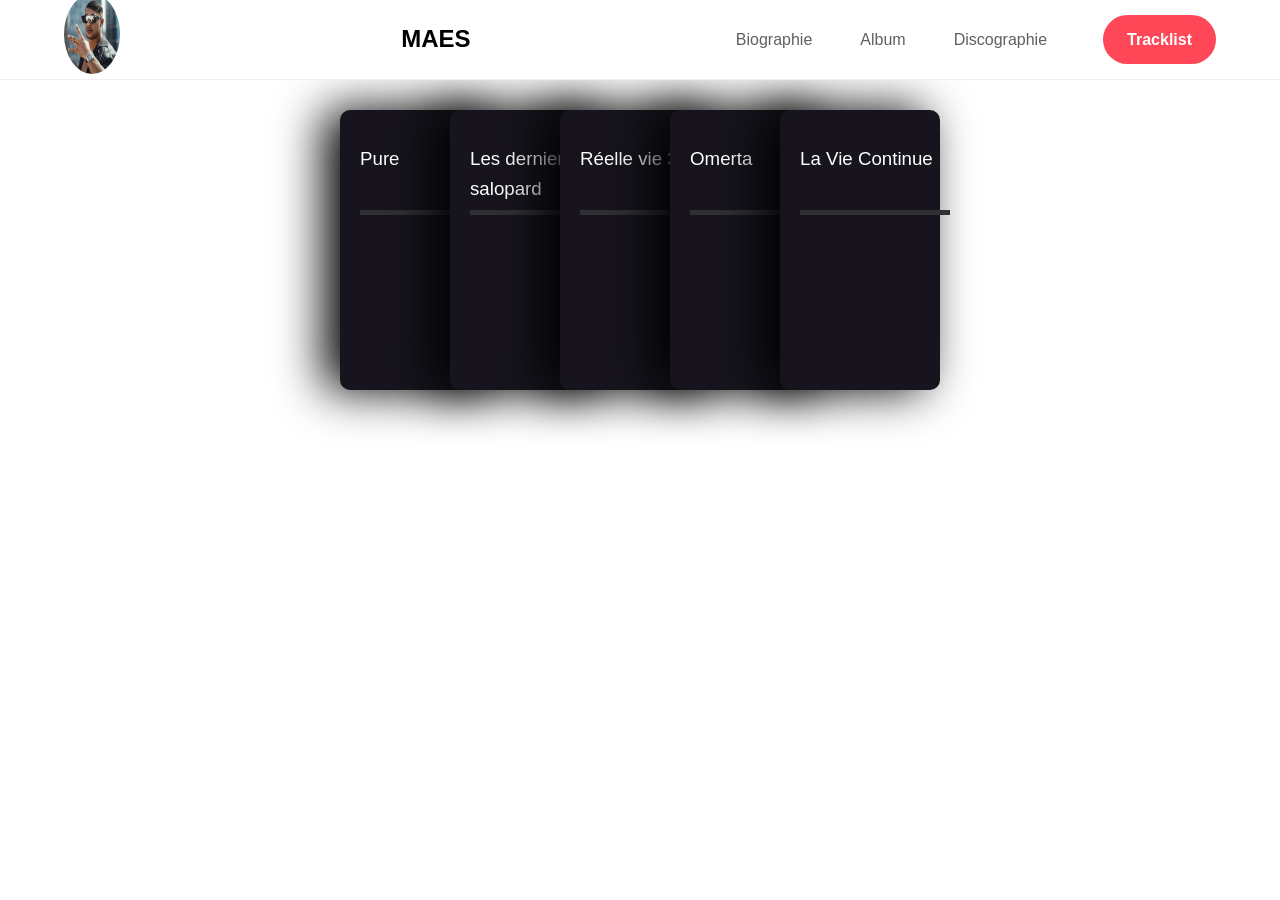
==== album.html @ 0a2f136a "Add files via upload" ====
<!DOCTYPE html>
<html lang="fr">

<head>
    <meta charset="UTF-8">
    <meta name="viewport" content="width=device-width, initial-scale=1.0">
    <link rel="stylesheet" href="style.css">
    <title>Maes Album</title>
</head>

<body>
    <header class="navbar">
        <div class="navbar__container">
            <a href="#" class="navbar__brand"><img class="img" src="photo_maes.jpg" alt=""></a>

            <button class="navbar__toggle" id="navbarToggle" aria-label="Open menu" aria-controls="navbarMenu"
                aria-expanded="false">&#x2630;</button>
            <h2>MAES</h2>
            <nav class="navbar__menu" id="navbarMenu">
                <ul class="navbar__list">
                    <li class="navbar__item"><a href="index.html" class="navbar__link">Biographie</a></li>
                    <li class="navbar__item"><a href="album.html" class="navbar__link">Album</a></li>
                    <li class="navbar__item"><a href="#" class="navbar__link">Discographie</a></li>
                    <li class="navbar__item navbar__item--cta">
                        <a href="tracklist.html" class="navbar__link navbar__link--cta">Tracklist</a>
                    </li>
                </ul>
            </nav>
        </div>
    </header>
    <main>
        <div class="container">
            <div class="card">
                <h3 class="title">Pure</h3>
                <div class="bar">
                    <div class="emptybar"></div>
                    <div class="filledbar"></div>
                </div>
                <div class="circle">
                    <img src="https://encrypted-tbn0.gstatic.com/images?q=tbn:ANd9GcTE2GQzDXBof8Zp5wMx83TuvYEkHTqZMEIMjQ&s"
                        alt="">
                </div>
            </div>
            <div class="card">
                <h3 class="title">Les dernier salopard</h3>
                <div class="bar">
                    <div class="emptybar"></div>
                    <div class="filledbar"></div>
                </div>
                <div class="circle">
                    <img src="https://static.fnac-static.com/multimedia/Images/FR/NR/7e/0b/b1/11602814/1540-1/tsp20191211155114/Les-derniers-salopards.jpg"
                        alt="">
                </div>
            </div>
            <div class="card">
                <h3 class="title">Réelle vie 3.0</h3>
                <div class="bar">
                    <div class="emptybar"></div>
                    <div class="filledbar"></div>
                </div>
                <div class="circle">
                    <img src="https://static.fnac-static.com/multimedia/Images/FR/NR/57/c4/d3/13878359/1540-1/tsp20211110165109/Reelle-vie-3-0.jpg"
                        alt="">
                </div>
            </div>
            <div class="card">
                <h3 class="title">Omerta</h3>
                <div class="bar">
                    <div class="emptybar"></div>
                    <div class="filledbar"></div>
                </div>
                <div class="circle">
                    <img src="https://static.fnac-static.com/multimedia/Images/FR/NR/ce/85/e6/15107534/1507-1/tsp20230208152142/Omerta.jpg"
                        alt="">
                </div>
            </div>
            <div class="card">
                <h3 class="title">La Vie Continue</h3>
                <div class="bar">
                    <div class="emptybar"></div>
                    <div class="filledbar"></div>
                </div>
                <div class="circle">
                    <img src="https://static.fnac-static.com/multimedia/Images/FR/NR/94/48/14/18106516/1507-1/tsp20240619085047/La-vie-continue-Edition-Limitee.jpg"
                        alt="">
                </div>
            </div>
        </div>
    </main>

    <footer>

    </footer>
</body>
<script src="script.js"></script>

</html>
---- style.css ----
:root {
            --color-background: #ffffff;
            --color-text-primary: #1d1d1f;
            --color-link-secondary: #5f5f65; /* Muted color for secondary links */
            
            /* Bright, attention-grabbing CTA colors */
            --color-cta: #ff4757;
            --color-cta-text: #ffffff;
            --color-cta-shadow: rgba(255, 71, 87, 0.4);

            --font-family-sans-serif: "DM Sans", -apple-system, BlinkMacSystemFont, "Segoe UI", sans-serif;
            --font-weight-bold: 700;
            --navbar-height: 80px;
            --navbar-padding: 1.5rem;
            --container-width: 1200px;
            --transition-speed: 0.2s;
        }

        @import url('https://fonts.googleapis.com/css2?family=DM+Sans:wght@400;700&display=swap');
        
        /*
        ========================================
        Base & Page Styles
        ========================================
        */
        *, *::before, *::after { box-sizing: border-box; }
        body { margin: 0; font-family: var(--font-family-sans-serif); line-height: 1.6; }
        .content { height: 200vh; max-width: var(--container-width); margin: 0 auto; padding: calc(var(--navbar-height) + 2rem) var(--navbar-padding); }
        ul { list-style: none; margin: 0; padding: 0; }
        a { text-decoration: none; transition: color var(--transition-speed) ease; }

        /*
        ========================================
        Main Navbar Structure
        ========================================
        */
        .navbar {
            height: var(--navbar-height); display: flex; align-items: center;
            position: sticky; top: 0; z-index: 1000;
            background-color: var(--color-background); border-bottom: 1px solid #f0f0f0;
        }
        .navbar__container { display: flex; justify-content: space-between; align-items: center; width: 100%; max-width: var(--container-width); margin: 0 auto; padding: 0 var(--navbar-padding); }
        .navbar__brand { font-size: 1.5rem; font-weight: var(--font-weight-bold); color: var(--color-text-primary); }

        /*
        ========================================
        Mobile Menu & Links
        ========================================
        */
        .navbar__toggle { display: block; border: none; background: transparent; cursor: pointer; }
        .navbar__menu { display: none; position: absolute; top: var(--navbar-height); left: 0; width: 100%; background-color: var(--color-background); box-shadow: 0 8px 16px rgba(0,0,0,0.1); }
        .navbar__menu.is-active { display: block; }
        .navbar__item:not(:last-child) { border-bottom: 1px solid #f0f0f0; }

        /* Base styles for all links */
        .navbar__link { display: block; padding: 1.25rem var(--navbar-padding); font-weight: 500; }
        
        /* De-emphasized link color */
        .navbar__link:not(.navbar__link--cta) { color: var(--color-link-secondary); }
        .navbar__link:not(.navbar__link--cta):hover { color: var(--color-text-primary); }
        
        /* CTA button is distinct even on mobile */
        .navbar__link--cta { color: var(--color-cta); font-weight: var(--font-weight-bold); }
        
        :is(.navbar__toggle, .navbar__link):focus-visible { outline: 2px solid var(--color-cta); outline-offset: 2px; border-radius: 4px; }
        
        /*
        ========================================
        Desktop Styles & CTA Emphasis
        ========================================
        */
        @media (min-width: 768px) {
            .navbar__toggle { display: none; }
            .navbar__menu { display: flex; align-items: center; position: static; width: auto; background: none; box-shadow: none; }
            .navbar__list { display: flex; align-items: center; gap: 2rem; }
            .navbar__item:not(:last-child) { border: none; }
            .navbar__link { padding: 0.5rem; position: relative; }
            
            /* Subtle underline for secondary links on desktop */
            .navbar__link:not(.navbar__link--cta)::after {
                content: ''; position: absolute; bottom: -4px; left: 0;
                width: 0; height: 2px; background-color: var(--color-text-primary);
                transition: width var(--transition-speed) ease;
            }
            .navbar__link:not(.navbar__link--cta):hover::after,
            .navbar__link:not(.navbar__link--cta):focus::after { width: 100%; }
            
            /* --- THE CTA BUTTON --- */
            .navbar__item--cta { margin-left: 1rem; }
            .navbar__link--cta {
                color: var(--color-cta-text);
                background-color: var(--color-cta);
                padding: 0.75rem 1.5rem;
                border-radius: 50px;
                transition: transform var(--transition-speed) ease,
                            box-shadow var(--transition-speed) ease;
            }
            /* The "Lift & Glow" effect */
            .navbar__link--cta:hover, .navbar__link--cta:focus-visible {
                transform: translateY(-2px);
                box-shadow: 0 8px 20px var(--color-cta-shadow);
                color: var(--color-cta-text); /* Ensure text stays white on hover */
            }
        }

     
.h2{
    color: #f19925;
    text-align: center;
} 
.main{
    background-color: #191919;

}
main{
    padding: 15px;
}
a:hover{
background-color: #11b043;
color: red;
}
.flexs{
    float: left;
    padding: 8px;
}


.container {
  position: absolute;
  height: 300px;
  width: 600px;
  top: 60px;
  left: calc(50% - 300px);
  display: flex;
  padding-top: 50px;
}

.card {
  display: flex;
  height: 280px;
  width: 200px;
  background-color: #17141d;
  border-radius: 10px;
  box-shadow: -1rem 0 3rem #000;
/*   margin-left: -50px; */
  transition: 0.4s ease-out;
  position: relative;
  left: 0px;
}

.card:not(:first-child) {
    margin-left: -50px;
}

.card:hover {
  transform: translateY(-20px);
  transition: 0.4s ease-out;
}

.card:hover ~ .card {
  position: relative;
  left: 50px;
  transition: 0.4s ease-out;
}

.title {
  color: white;
  font-weight: 300;
  position: absolute;
  left: 20px;
  top: 15px;
}

.bar {
  position: absolute;
  top: 100px;
  left: 20px;
  height: 5px;
  width: 150px;
}

.emptybar {
  background-color: #2e3033;
  width: 100%;
  height: 100%;
}

.filledbar {
  position: absolute;
  top: 0px;
  z-index: 3;
  width: 0px;
  height: 100%;
  background: rgb(0,154,217);
  background: linear-gradient(90deg, rgba(0,154,217,1) 0%, rgba(217,147,0,1) 65%, rgba(255,186,0,1) 100%);
  transition: 0.6s ease-out;
}

.card:hover .filledbar {
  width: 120px;
  transition: 0.4s ease-out;
}

.circle {
  position: absolute;
  top: 150px;
  left: calc(50% - 60px);
}

.stroke {
  stroke: white;
  stroke-dasharray: 360;
  stroke-dashoffset: 360;
  transition: 0.6s ease-out;
}

svg {
  fill: #17141d;
  stroke-width: 2px;
}

.card:hover .stroke {
  stroke-dashoffset: 100;
  transition: 0.6s ease-out;
}

img{
    width: 70%;
}

.img{
    height: 80px;
    border-radius: 50%;
}
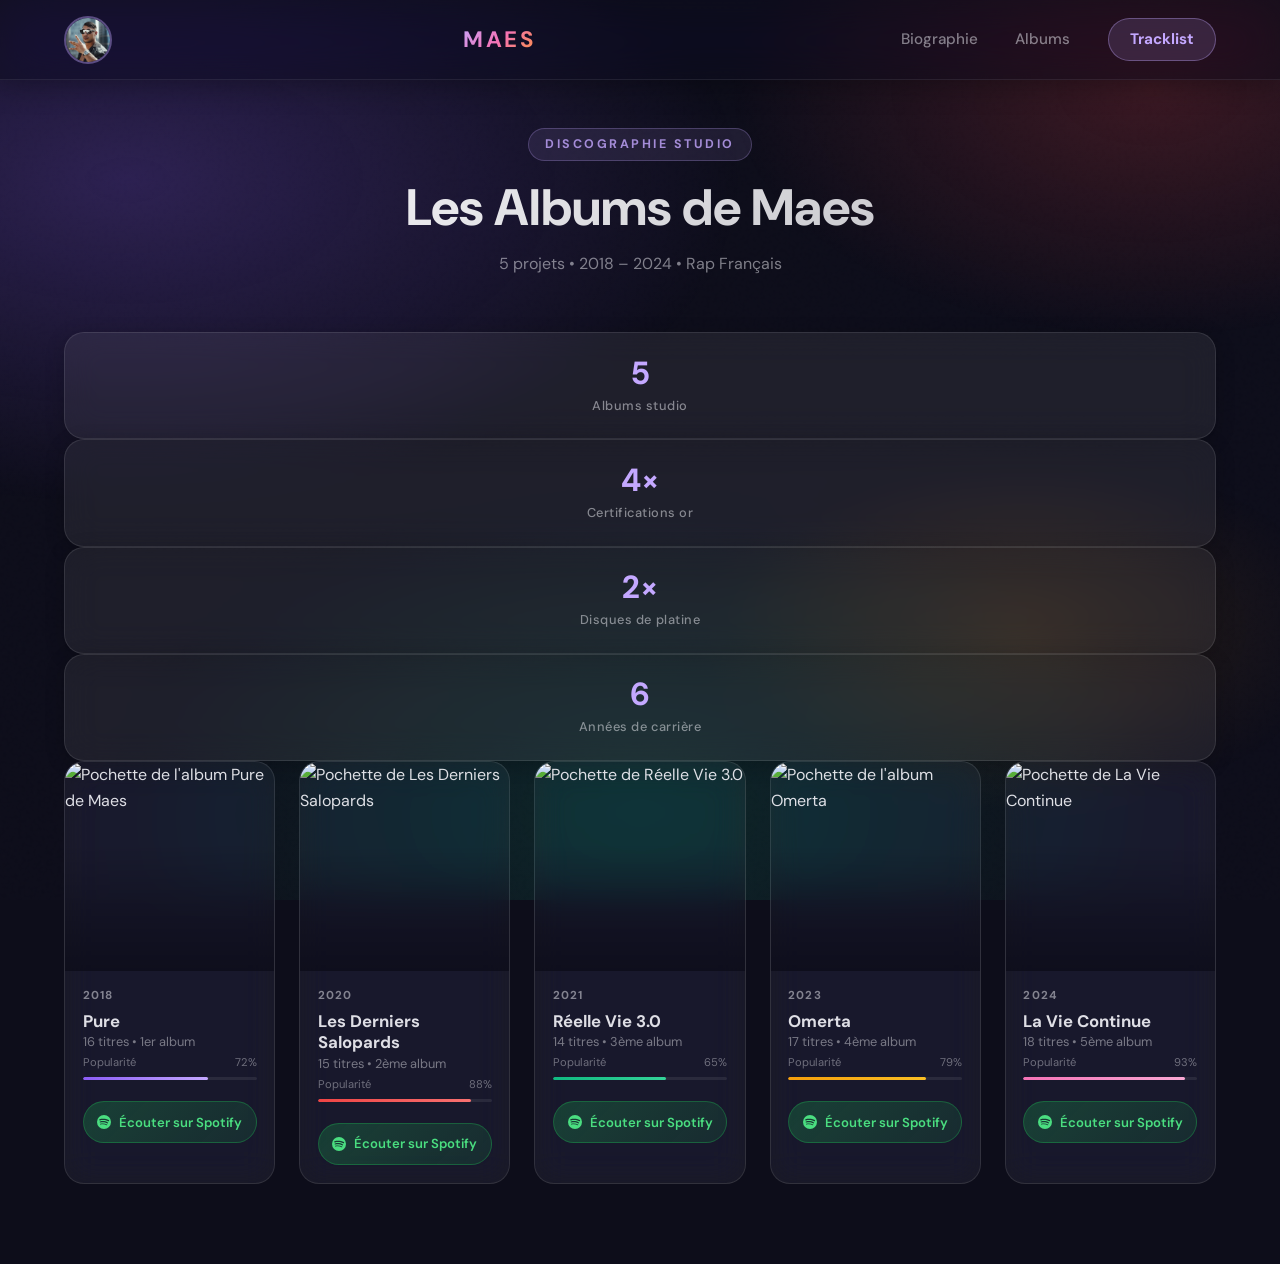
==== commit 28ba6177: "push" ====
--- a/album.html
+++ b/album.html
@@ -5,22 +5,43 @@
     <meta charset="UTF-8">
     <meta name="viewport" content="width=device-width, initial-scale=1.0">
     <link rel="stylesheet" href="style.css">
-    <title>Maes Album</title>
+    <link rel="preconnect" href="https://fonts.googleapis.com">
+    <link href="https://fonts.googleapis.com/css2?family=DM+Sans:wght@300;400;500;700&display=swap" rel="stylesheet">
+    <title>Maes — Albums</title>
+    <style>
+      
+    </style>
 </head>
 
 <body>
+
+    <!-- ==============================
+         NAVBAR
+    ============================== -->
     <header class="navbar">
         <div class="navbar__container">
-            <a href="#" class="navbar__brand"><img class="img" src="photo_maes.jpg" alt=""></a>
-
-            <button class="navbar__toggle" id="navbarToggle" aria-label="Open menu" aria-controls="navbarMenu"
-                aria-expanded="false">&#x2630;</button>
-            <h2>MAES</h2>
+            <a href="index.html" class="navbar__brand">
+                <img src="photo_maes.jpg" alt="Photo de Maes">
+            </a>
+
+            <button class="navbar__toggle" id="navbarToggle"
+                aria-label="Ouvrir le menu" aria-controls="navbarMenu" aria-expanded="false">
+                &#x2630;
+            </button>
+
+            <h2 class="navbar__title">MAES</h2>
+
             <nav class="navbar__menu" id="navbarMenu">
                 <ul class="navbar__list">
-                    <li class="navbar__item"><a href="index.html" class="navbar__link">Biographie</a></li>
-                    <li class="navbar__item"><a href="album.html" class="navbar__link">Album</a></li>
-                    <li class="navbar__item"><a href="#" class="navbar__link">Discographie</a></li>
+                    <li class="navbar__item">
+                        <a href="index.html" class="navbar__link">Biographie</a>
+                    </li>
+                    <li class="navbar__item">
+                        <a href="album.html" class="navbar__link">Albums</a>
+                    </li>
+                    <li class="navbar__item">
+                        <!-- <a href="#" class="navbar__link">Discographie</a> -->
+                    </li>
                     <li class="navbar__item navbar__item--cta">
                         <a href="tracklist.html" class="navbar__link navbar__link--cta">Tracklist</a>
                     </li>
@@ -28,70 +49,199 @@
             </nav>
         </div>
     </header>
+
+    <!-- ==============================
+         CONTENU PRINCIPAL
+    ============================== -->
     <main>
-        <div class="container">
-            <div class="card">
-                <h3 class="title">Pure</h3>
-                <div class="bar">
-                    <div class="emptybar"></div>
-                    <div class="filledbar"></div>
-                </div>
-                <div class="circle">
-                    <img src="https://encrypted-tbn0.gstatic.com/images?q=tbn:ANd9GcTE2GQzDXBof8Zp5wMx83TuvYEkHTqZMEIMjQ&s"
-                        alt="">
-                </div>
+        <div class="page-wrapper">
+
+            <!-- En-tête -->
+            <div class="page-header">
+                <span class="page-header__eyebrow">Discographie Studio</span>
+                <h1 class="page-header__title">Les Albums de Maes</h1>
+                <p class="page-header__subtitle">5 projets • 2018 – 2024 • Rap Français</p>
             </div>
-            <div class="card">
-                <h3 class="title">Les dernier salopard</h3>
-                <div class="bar">
-                    <div class="emptybar"></div>
-                    <div class="filledbar"></div>
-                </div>
-                <div class="circle">
-                    <img src="https://static.fnac-static.com/multimedia/Images/FR/NR/7e/0b/b1/11602814/1540-1/tsp20191211155114/Les-derniers-salopards.jpg"
-                        alt="">
+
+            <!-- Stats rapides -->
+            <div class="stats-row">
+                <div class="stat-card">
+                    <div class="stat-card__number">5</div>
+                    <div class="stat-card__label">Albums studio</div>
+                </div>
+                <div class="stat-card">
+                    <div class="stat-card__number">4×</div>
+                    <div class="stat-card__label">Certifications or</div>
+                </div>
+                <div class="stat-card">
+                    <div class="stat-card__number">2×</div>
+                    <div class="stat-card__label">Disques de platine</div>
+                </div>
+                <div class="stat-card">
+                    <div class="stat-card__number">6</div>
+                    <div class="stat-card__label">Années de carrière</div>
                 </div>
             </div>
-            <div class="card">
-                <h3 class="title">Réelle vie 3.0</h3>
-                <div class="bar">
-                    <div class="emptybar"></div>
-                    <div class="filledbar"></div>
-                </div>
-                <div class="circle">
-                    <img src="https://static.fnac-static.com/multimedia/Images/FR/NR/57/c4/d3/13878359/1540-1/tsp20211110165109/Reelle-vie-3-0.jpg"
-                        alt="">
-                </div>
-            </div>
-            <div class="card">
-                <h3 class="title">Omerta</h3>
-                <div class="bar">
-                    <div class="emptybar"></div>
-                    <div class="filledbar"></div>
-                </div>
-                <div class="circle">
-                    <img src="https://static.fnac-static.com/multimedia/Images/FR/NR/ce/85/e6/15107534/1507-1/tsp20230208152142/Omerta.jpg"
-                        alt="">
-                </div>
-            </div>
-            <div class="card">
-                <h3 class="title">La Vie Continue</h3>
-                <div class="bar">
-                    <div class="emptybar"></div>
-                    <div class="filledbar"></div>
-                </div>
-                <div class="circle">
-                    <img src="https://static.fnac-static.com/multimedia/Images/FR/NR/94/48/14/18106516/1507-1/tsp20240619085047/La-vie-continue-Edition-Limitee.jpg"
-                        alt="">
-                </div>
+
+            <!-- Grille albums -->
+            <div class="albums-grid">
+
+                <!-- Pure (2018) -->
+                <div class="album-card album-card--pure">
+                    <div class="album-card__cover-wrapper">
+                        <img class="album-card__cover"
+                            src="https://encrypted-tbn0.gstatic.com/images?q=tbn:ANd9GcTE2GQzDXBof8Zp5wMx83TuvYEkHTqZMEIMjQ&s"
+                            alt="Pochette de l'album Pure de Maes">
+                        <div class="album-card__cover-overlay"></div>
+                        <span class="album-card__badge album-card__badge--gold">🥇 Or</span>
+                    </div>
+                    <div class="album-card__body">
+                        <p class="album-card__year">2018</p>
+                        <h2 class="album-card__title">Pure</h2>
+                        <p class="album-card__tracks">16 titres • 1er album</p>
+                        <div class="album-card__popularity">
+                            <div class="album-card__pop-label">
+                                <span>Popularité</span><span>72%</span>
+                            </div>
+                            <div class="album-card__pop-track">
+                                <div class="album-card__pop-fill"></div>
+                            </div>
+                        </div>
+                    </div>
+                    <a href="https://open.spotify.com/album/pure-maes" class="album-card__spotify" target="_blank" rel="noopener">
+                        <svg xmlns="http://www.w3.org/2000/svg" width="14" height="14" viewBox="0 0 16 16">
+                            <path d="M8 0a8 8 0 1 0 0 16A8 8 0 0 0 8 0m3.669 11.538a.5.5 0 0 1-.686.165c-1.879-1.147-4.243-1.407-7.028-.77a.499.499 0 0 1-.222-.973c3.048-.696 5.662-.397 7.77.892a.5.5 0 0 1 .166.686m.979-2.178a.624.624 0 0 1-.858.205c-2.15-1.321-5.428-1.704-7.972-.932a.625.625 0 0 1-.362-1.194c2.905-.881 6.517-.454 8.986 1.063a.624.624 0 0 1 .206.858m.084-2.268C10.154 5.56 5.9 5.419 3.438 6.166a.748.748 0 1 1-.434-1.432c2.825-.857 7.523-.692 10.492 1.07a.747.747 0 1 1-.764 1.288"/>
+                        </svg>
+                        Écouter sur Spotify
+                    </a>
+                </div>
+
+                <!-- Les Derniers Salopards (2020) -->
+                <div class="album-card album-card--salopards">
+                    <div class="album-card__cover-wrapper">
+                        <img class="album-card__cover"
+                            src="https://static.fnac-static.com/multimedia/Images/FR/NR/7e/0b/b1/11602814/1540-1/tsp20191211155114/Les-derniers-salopards.jpg"
+                            alt="Pochette de Les Derniers Salopards">
+                        <div class="album-card__cover-overlay"></div>
+                        <span class="album-card__badge album-card__badge--plat">💿 Platine</span>
+                    </div>
+                    <div class="album-card__body">
+                        <p class="album-card__year">2020</p>
+                        <h2 class="album-card__title">Les Derniers Salopards</h2>
+                        <p class="album-card__tracks">15 titres • 2ème album</p>
+                        <div class="album-card__popularity">
+                            <div class="album-card__pop-label">
+                                <span>Popularité</span><span>88%</span>
+                            </div>
+                            <div class="album-card__pop-track">
+                                <div class="album-card__pop-fill"></div>
+                            </div>
+                        </div>
+                    </div>
+                    <a href="https://open.spotify.com/album/les-derniers-salopards" class="album-card__spotify" target="_blank" rel="noopener">
+                        <svg xmlns="http://www.w3.org/2000/svg" width="14" height="14" viewBox="0 0 16 16">
+                            <path d="M8 0a8 8 0 1 0 0 16A8 8 0 0 0 8 0m3.669 11.538a.5.5 0 0 1-.686.165c-1.879-1.147-4.243-1.407-7.028-.77a.499.499 0 0 1-.222-.973c3.048-.696 5.662-.397 7.77.892a.5.5 0 0 1 .166.686m.979-2.178a.624.624 0 0 1-.858.205c-2.15-1.321-5.428-1.704-7.972-.932a.625.625 0 0 1-.362-1.194c2.905-.881 6.517-.454 8.986 1.063a.624.624 0 0 1 .206.858m.084-2.268C10.154 5.56 5.9 5.419 3.438 6.166a.748.748 0 1 1-.434-1.432c2.825-.857 7.523-.692 10.492 1.07a.747.747 0 1 1-.764 1.288"/>
+                        </svg>
+                        Écouter sur Spotify
+                    </a>
+                </div>
+
+                <!-- Réelle Vie 3.0 (2021) -->
+                <div class="album-card album-card--reelle">
+                    <div class="album-card__cover-wrapper">
+                        <img class="album-card__cover"
+                            src="https://static.fnac-static.com/multimedia/Images/FR/NR/57/c4/d3/13878359/1540-1/tsp20211110165109/Reelle-vie-3-0.jpg"
+                            alt="Pochette de Réelle Vie 3.0">
+                        <div class="album-card__cover-overlay"></div>
+                        <span class="album-card__badge album-card__badge--gold">🥇 Or</span>
+                    </div>
+                    <div class="album-card__body">
+                        <p class="album-card__year">2021</p>
+                        <h2 class="album-card__title">Réelle Vie 3.0</h2>
+                        <p class="album-card__tracks">14 titres • 3ème album</p>
+                        <div class="album-card__popularity">
+                            <div class="album-card__pop-label">
+                                <span>Popularité</span><span>65%</span>
+                            </div>
+                            <div class="album-card__pop-track">
+                                <div class="album-card__pop-fill"></div>
+                            </div>
+                        </div>
+                    </div>
+                    <a href="https://open.spotify.com/album/reelle-vie" class="album-card__spotify" target="_blank" rel="noopener">
+                        <svg xmlns="http://www.w3.org/2000/svg" width="14" height="14" viewBox="0 0 16 16">
+                            <path d="M8 0a8 8 0 1 0 0 16A8 8 0 0 0 8 0m3.669 11.538a.5.5 0 0 1-.686.165c-1.879-1.147-4.243-1.407-7.028-.77a.499.499 0 0 1-.222-.973c3.048-.696 5.662-.397 7.77.892a.5.5 0 0 1 .166.686m.979-2.178a.624.624 0 0 1-.858.205c-2.15-1.321-5.428-1.704-7.972-.932a.625.625 0 0 1-.362-1.194c2.905-.881 6.517-.454 8.986 1.063a.624.624 0 0 1 .206.858m.084-2.268C10.154 5.56 5.9 5.419 3.438 6.166a.748.748 0 1 1-.434-1.432c2.825-.857 7.523-.692 10.492 1.07a.747.747 0 1 1-.764 1.288"/>
+                        </svg>
+                        Écouter sur Spotify
+                    </a>
+                </div>
+
+                <!-- Omerta (2023) -->
+                <div class="album-card album-card--omerta">
+                    <div class="album-card__cover-wrapper">
+                        <img class="album-card__cover"
+                            src="https://static.fnac-static.com/multimedia/Images/FR/NR/ce/85/e6/15107534/1507-1/tsp20230208152142/Omerta.jpg"
+                            alt="Pochette de l'album Omerta">
+                        <div class="album-card__cover-overlay"></div>
+                        <span class="album-card__badge album-card__badge--gold">🥇 Or</span>
+                    </div>
+                    <div class="album-card__body">
+                        <p class="album-card__year">2023</p>
+                        <h2 class="album-card__title">Omerta</h2>
+                        <p class="album-card__tracks">17 titres • 4ème album</p>
+                        <div class="album-card__popularity">
+                            <div class="album-card__pop-label">
+                                <span>Popularité</span><span>79%</span>
+                            </div>
+                            <div class="album-card__pop-track">
+                                <div class="album-card__pop-fill"></div>
+                            </div>
+                        </div>
+                    </div>
+                    <a href="https://open.spotify.com/album/omerta-maes" class="album-card__spotify" target="_blank" rel="noopener">
+                        <svg xmlns="http://www.w3.org/2000/svg" width="14" height="14" viewBox="0 0 16 16">
+                            <path d="M8 0a8 8 0 1 0 0 16A8 8 0 0 0 8 0m3.669 11.538a.5.5 0 0 1-.686.165c-1.879-1.147-4.243-1.407-7.028-.77a.499.499 0 0 1-.222-.973c3.048-.696 5.662-.397 7.77.892a.5.5 0 0 1 .166.686m.979-2.178a.624.624 0 0 1-.858.205c-2.15-1.321-5.428-1.704-7.972-.932a.625.625 0 0 1-.362-1.194c2.905-.881 6.517-.454 8.986 1.063a.624.624 0 0 1 .206.858m.084-2.268C10.154 5.56 5.9 5.419 3.438 6.166a.748.748 0 1 1-.434-1.432c2.825-.857 7.523-.692 10.492 1.07a.747.747 0 1 1-.764 1.288"/>
+                        </svg>
+                        Écouter sur Spotify
+                    </a>
+                </div>
+
+                <!-- La Vie Continue (2024) -->
+                <div class="album-card album-card--vie">
+                    <div class="album-card__cover-wrapper">
+                        <img class="album-card__cover"
+                            src="https://static.fnac-static.com/multimedia/Images/FR/NR/94/48/14/18106516/1507-1/tsp20240619085047/La-vie-continue-Edition-Limitee.jpg"
+                            alt="Pochette de La Vie Continue">
+                        <div class="album-card__cover-overlay"></div>
+                        <span class="album-card__badge album-card__badge--double">💿 2× Platine</span>
+                    </div>
+                    <div class="album-card__body">
+                        <p class="album-card__year">2024</p>
+                        <h2 class="album-card__title">La Vie Continue</h2>
+                        <p class="album-card__tracks">18 titres • 5ème album</p>
+                        <div class="album-card__popularity">
+                            <div class="album-card__pop-label">
+                                <span>Popularité</span><span>93%</span>
+                            </div>
+                            <div class="album-card__pop-track">
+                                <div class="album-card__pop-fill"></div>
+                            </div>
+                        </div>
+                    </div>
+                    <a href="https://open.spotify.com/album/la-vie-continue-maes" class="album-card__spotify" target="_blank" rel="noopener">
+                        <svg xmlns="http://www.w3.org/2000/svg" width="14" height="14" viewBox="0 0 16 16">
+                            <path d="M8 0a8 8 0 1 0 0 16A8 8 0 0 0 8 0m3.669 11.538a.5.5 0 0 1-.686.165c-1.879-1.147-4.243-1.407-7.028-.77a.499.499 0 0 1-.222-.973c3.048-.696 5.662-.397 7.77.892a.5.5 0 0 1 .166.686m.979-2.178a.624.624 0 0 1-.858.205c-2.15-1.321-5.428-1.704-7.972-.932a.625.625 0 0 1-.362-1.194c2.905-.881 6.517-.454 8.986 1.063a.624.624 0 0 1 .206.858m.084-2.268C10.154 5.56 5.9 5.419 3.438 6.166a.748.748 0 1 1-.434-1.432c2.825-.857 7.523-.692 10.492 1.07a.747.747 0 1 1-.764 1.288"/>
+                        </svg>
+                        Écouter sur Spotify
+                    </a>
+                </div>
+
             </div>
         </div>
     </main>
 
-    <footer>
-
-    </footer>
+    <footer></footer>
+
+    <script src="script.js"></script>
 </body>
-<script src="script.js"></script>
-
-</html>+</html>
--- a/style.css
+++ b/style.css
@@ -1,234 +1,821 @@
-:root {
-            --color-background: #ffffff;
-            --color-text-primary: #1d1d1f;
-            --color-link-secondary: #5f5f65; /* Muted color for secondary links */
-            
-            /* Bright, attention-grabbing CTA colors */
-            --color-cta: #ff4757;
-            --color-cta-text: #ffffff;
-            --color-cta-shadow: rgba(255, 71, 87, 0.4);
-
-            --font-family-sans-serif: "DM Sans", -apple-system, BlinkMacSystemFont, "Segoe UI", sans-serif;
-            --font-weight-bold: 700;
-            --navbar-height: 80px;
-            --navbar-padding: 1.5rem;
-            --container-width: 1200px;
-            --transition-speed: 0.2s;
-        }
-
-        @import url('https://fonts.googleapis.com/css2?family=DM+Sans:wght@400;700&display=swap');
-        
-        /*
-        ========================================
-        Base & Page Styles
-        ========================================
-        */
-        *, *::before, *::after { box-sizing: border-box; }
-        body { margin: 0; font-family: var(--font-family-sans-serif); line-height: 1.6; }
-        .content { height: 200vh; max-width: var(--container-width); margin: 0 auto; padding: calc(var(--navbar-height) + 2rem) var(--navbar-padding); }
-        ul { list-style: none; margin: 0; padding: 0; }
-        a { text-decoration: none; transition: color var(--transition-speed) ease; }
-
-        /*
-        ========================================
-        Main Navbar Structure
-        ========================================
-        */
-        .navbar {
-            height: var(--navbar-height); display: flex; align-items: center;
-            position: sticky; top: 0; z-index: 1000;
-            background-color: var(--color-background); border-bottom: 1px solid #f0f0f0;
-        }
-        .navbar__container { display: flex; justify-content: space-between; align-items: center; width: 100%; max-width: var(--container-width); margin: 0 auto; padding: 0 var(--navbar-padding); }
-        .navbar__brand { font-size: 1.5rem; font-weight: var(--font-weight-bold); color: var(--color-text-primary); }
-
-        /*
-        ========================================
-        Mobile Menu & Links
-        ========================================
-        */
-        .navbar__toggle { display: block; border: none; background: transparent; cursor: pointer; }
-        .navbar__menu { display: none; position: absolute; top: var(--navbar-height); left: 0; width: 100%; background-color: var(--color-background); box-shadow: 0 8px 16px rgba(0,0,0,0.1); }
-        .navbar__menu.is-active { display: block; }
-        .navbar__item:not(:last-child) { border-bottom: 1px solid #f0f0f0; }
-
-        /* Base styles for all links */
-        .navbar__link { display: block; padding: 1.25rem var(--navbar-padding); font-weight: 500; }
-        
-        /* De-emphasized link color */
-        .navbar__link:not(.navbar__link--cta) { color: var(--color-link-secondary); }
-        .navbar__link:not(.navbar__link--cta):hover { color: var(--color-text-primary); }
-        
-        /* CTA button is distinct even on mobile */
-        .navbar__link--cta { color: var(--color-cta); font-weight: var(--font-weight-bold); }
-        
-        :is(.navbar__toggle, .navbar__link):focus-visible { outline: 2px solid var(--color-cta); outline-offset: 2px; border-radius: 4px; }
-        
-        /*
-        ========================================
-        Desktop Styles & CTA Emphasis
-        ========================================
-        */
-        @media (min-width: 768px) {
-            .navbar__toggle { display: none; }
-            .navbar__menu { display: flex; align-items: center; position: static; width: auto; background: none; box-shadow: none; }
-            .navbar__list { display: flex; align-items: center; gap: 2rem; }
-            .navbar__item:not(:last-child) { border: none; }
-            .navbar__link { padding: 0.5rem; position: relative; }
-            
-            /* Subtle underline for secondary links on desktop */
-            .navbar__link:not(.navbar__link--cta)::after {
-                content: ''; position: absolute; bottom: -4px; left: 0;
-                width: 0; height: 2px; background-color: var(--color-text-primary);
-                transition: width var(--transition-speed) ease;
-            }
-            .navbar__link:not(.navbar__link--cta):hover::after,
-            .navbar__link:not(.navbar__link--cta):focus::after { width: 100%; }
-            
-            /* --- THE CTA BUTTON --- */
-            .navbar__item--cta { margin-left: 1rem; }
-            .navbar__link--cta {
-                color: var(--color-cta-text);
-                background-color: var(--color-cta);
-                padding: 0.75rem 1.5rem;
-                border-radius: 50px;
-                transition: transform var(--transition-speed) ease,
-                            box-shadow var(--transition-speed) ease;
-            }
-            /* The "Lift & Glow" effect */
-            .navbar__link--cta:hover, .navbar__link--cta:focus-visible {
-                transform: translateY(-2px);
-                box-shadow: 0 8px 20px var(--color-cta-shadow);
-                color: var(--color-cta-text); /* Ensure text stays white on hover */
-            }
-        }
-
-     
-.h2{
-    color: #f19925;
-    text-align: center;
-} 
-.main{
-    background-color: #191919;
-
-}
-main{
-    padding: 15px;
-}
-a:hover{
-background-color: #11b043;
-color: red;
-}
-.flexs{
-    float: left;
-    padding: 8px;
-}
-
-
-.container {
-  position: absolute;
-  height: 300px;
-  width: 600px;
-  top: 60px;
-  left: calc(50% - 300px);
-  display: flex;
-  padding-top: 50px;
-}
-
-.card {
-  display: flex;
-  height: 280px;
-  width: 200px;
-  background-color: #17141d;
-  border-radius: 10px;
-  box-shadow: -1rem 0 3rem #000;
-/*   margin-left: -50px; */
-  transition: 0.4s ease-out;
-  position: relative;
-  left: 0px;
-}
-
-.card:not(:first-child) {
-    margin-left: -50px;
-}
-
-.card:hover {
-  transform: translateY(-20px);
-  transition: 0.4s ease-out;
-}
-
-.card:hover ~ .card {
-  position: relative;
-  left: 50px;
-  transition: 0.4s ease-out;
-}
-
-.title {
-  color: white;
-  font-weight: 300;
-  position: absolute;
-  left: 20px;
-  top: 15px;
-}
-
-.bar {
-  position: absolute;
-  top: 100px;
-  left: 20px;
-  height: 5px;
-  width: 150px;
-}
-
-.emptybar {
-  background-color: #2e3033;
-  width: 100%;
-  height: 100%;
-}
-
-.filledbar {
-  position: absolute;
-  top: 0px;
-  z-index: 3;
-  width: 0px;
-  height: 100%;
-  background: rgb(0,154,217);
-  background: linear-gradient(90deg, rgba(0,154,217,1) 0%, rgba(217,147,0,1) 65%, rgba(255,186,0,1) 100%);
-  transition: 0.6s ease-out;
-}
-
-.card:hover .filledbar {
-  width: 120px;
-  transition: 0.4s ease-out;
-}
-
-.circle {
-  position: absolute;
-  top: 150px;
-  left: calc(50% - 60px);
-}
-
-.stroke {
-  stroke: white;
-  stroke-dasharray: 360;
-  stroke-dashoffset: 360;
-  transition: 0.6s ease-out;
-}
-
-svg {
-  fill: #17141d;
-  stroke-width: 2px;
-}
-
-.card:hover .stroke {
-  stroke-dashoffset: 100;
-  transition: 0.6s ease-out;
-}
-
-img{
-    width: 70%;
-}
-
-.img{
-    height: 80px;
-    border-radius: 50%;
-}  +/* ================================================
+   IMPORT FONT
+================================================ */
+@import url('https://fonts.googleapis.com/css2?family=DM+Sans:wght@300;400;500;700&display=swap');
+
+/* ================================================
+   VARIABLES
+================================================ */
+:root {
+    --color-background:      #0d0d1a;
+    --color-text-primary:    rgba(240, 240, 245, 0.92);
+    --color-text-muted:      rgba(240, 240, 245, 0.50);
+    --color-accent:          #c4a8ff;
+    --color-cta:             rgba(196, 168, 255, 0.15);
+    --color-cta-text:        #c4a8ff;
+    --color-cta-shadow:      rgba(196, 168, 255, 0.25);
+    --glass-bg:              rgba(255, 255, 255, 0.05);
+    --glass-border:          rgba(255, 255, 255, 0.10);
+    --blur:                  16px;
+    --radius:                20px;
+    --transition:            0.25s ease;
+    --navbar-height:         80px;
+    --container-width:       1200px;
+    --navbar-padding:        1.5rem;
+}
+
+/* ================================================
+   RESET & BASE
+================================================ */
+*, *::before, *::after { box-sizing: border-box; }
+
+body {
+    margin: 0;
+    font-family: 'DM Sans', -apple-system, BlinkMacSystemFont, 'Segoe UI', sans-serif;
+    line-height: 1.6;
+    min-height: 100vh;
+    background: var(--color-background);
+    color: var(--color-text-primary);
+    overflow-x: hidden;
+}
+
+ul  { list-style: none; margin: 0; padding: 0; }
+img { display: block; }
+
+a {
+    text-decoration: none;
+    color: inherit;
+    transition: color var(--transition);
+}
+
+/* ================================================
+   BACKGROUND ORBS
+================================================ */
+body::before {
+    content: '';
+    position: fixed;
+    inset: 0;
+    background:
+        radial-gradient(ellipse 80% 60% at 10% 20%, rgba(139, 92, 246, 0.25)  0%, transparent 60%),
+        radial-gradient(ellipse 60% 50% at 90% 10%, rgba(239, 68,  68,  0.20) 0%, transparent 55%),
+        radial-gradient(ellipse 70% 60% at 50% 90%, rgba(16,  185, 129, 0.15) 0%, transparent 60%),
+        radial-gradient(ellipse 50% 40% at 80% 70%, rgba(245, 158, 11,  0.12) 0%, transparent 50%);
+    z-index: 0;
+    pointer-events: none;
+}
+
+/* Grain subtil */
+body::after {
+    content: '';
+    position: fixed;
+    inset: 0;
+    background-image: url("data:image/svg+xml,%3Csvg viewBox='0 0 256 256' xmlns='http://www.w3.org/2000/svg'%3E%3Cfilter id='noise'%3E%3CfeTurbulence type='fractalNoise' baseFrequency='0.9' numOctaves='4' stitchTiles='stitch'/%3E%3C/filter%3E%3Crect width='100%25' height='100%25' filter='url(%23noise)' opacity='0.04'/%3E%3C/svg%3E");
+    opacity: 0.4;
+    z-index: 0;
+    pointer-events: none;
+}
+
+/* ================================================
+   GLASS UTILITY
+================================================ */
+.glass {
+    background:            var(--glass-bg);
+    border:                1px solid var(--glass-border);
+    backdrop-filter:       blur(var(--blur));
+    -webkit-backdrop-filter: blur(var(--blur));
+    border-radius:         var(--radius);
+}
+
+/* ================================================
+   NAVBAR
+================================================ */
+.navbar {
+    height: var(--navbar-height);
+    display: flex;
+    align-items: center;
+    position: sticky;
+    top: 0;
+    z-index: 1000;
+    background: rgba(13, 13, 26, 0.55);
+    backdrop-filter: blur(24px) saturate(180%);
+    -webkit-backdrop-filter: blur(24px) saturate(180%);
+    border-bottom: 1px solid rgba(255, 255, 255, 0.08);
+    box-shadow: 0 4px 30px rgba(0, 0, 0, 0.3);
+}
+
+.navbar__container {
+    display: flex;
+    justify-content: space-between;
+    align-items: center;
+    width: 100%;
+    max-width: var(--container-width);
+    margin: 0 auto;
+    padding: 0 var(--navbar-padding);
+}
+
+.navbar__brand { text-decoration: none; }
+
+.navbar__brand img {
+    height: 48px;
+    width: 48px;
+    border-radius: 50%;
+    object-fit: cover;
+    border: 2px solid rgba(196, 168, 255, 0.4);
+    transition: border-color 0.3s ease, box-shadow 0.3s ease;
+}
+
+.navbar__brand img:hover {
+    border-color: rgba(196, 168, 255, 0.9);
+    box-shadow: 0 0 16px rgba(196, 168, 255, 0.4);
+}
+
+.navbar__title {
+    font-size: 1.4rem;
+    font-weight: 700;
+    margin: 0;
+    background: linear-gradient(135deg, #c4a8ff 0%, #f472b6 50%, #fb923c 100%);
+    -webkit-background-clip: text;
+    -webkit-text-fill-color: transparent;
+    background-clip: text;
+    letter-spacing: 0.12em;
+}
+
+.navbar__toggle {
+    display: block;
+    border: 1px solid rgba(255, 255, 255, 0.15);
+    background: rgba(255, 255, 255, 0.07);
+    color: rgba(240, 240, 245, 0.88);
+    cursor: pointer;
+    border-radius: 8px;
+    padding: 0.4rem 0.7rem;
+    font-size: 1.1rem;
+    transition: background var(--transition);
+}
+
+.navbar__toggle:hover { background: rgba(255, 255, 255, 0.14); }
+
+.navbar__menu {
+    display: none;
+    position: absolute;
+    top: var(--navbar-height);
+    left: 0;
+    width: 100%;
+    background: rgba(13, 13, 26, 0.85);
+    backdrop-filter: blur(20px);
+    -webkit-backdrop-filter: blur(20px);
+    border-bottom: 1px solid rgba(255, 255, 255, 0.08);
+    box-shadow: 0 8px 32px rgba(0, 0, 0, 0.4);
+}
+
+.navbar__menu.is-active { display: block; }
+
+.navbar__item:not(:last-child) {
+    border-bottom: 1px solid rgba(255, 255, 255, 0.06);
+}
+
+.navbar__link {
+    display: block;
+    padding: 1.1rem var(--navbar-padding);
+    font-weight: 500;
+    font-size: 0.95rem;
+    color: var(--color-text-muted);
+    transition: color var(--transition), background var(--transition);
+}
+
+.navbar__link:hover {
+    color: var(--color-text-primary);
+    background: rgba(255, 255, 255, 0.05);
+}
+
+.navbar__link--cta {
+    color: var(--color-accent);
+    font-weight: 700;
+}
+
+:is(.navbar__toggle, .navbar__link):focus-visible {
+    outline: 2px solid var(--color-accent);
+    outline-offset: 2px;
+    border-radius: 4px;
+}
+
+@media (min-width: 768px) {
+    .navbar__toggle { display: none; }
+
+    .navbar__menu {
+        display: flex !important;
+        align-items: center;
+        position: static;
+        width: auto;
+        background: none;
+        backdrop-filter: none;
+        border: none;
+        box-shadow: none;
+    }
+
+    .navbar__list {
+        display: flex;
+        align-items: center;
+        gap: 0.5rem;
+    }
+
+    .navbar__item:not(:last-child) { border: none; }
+
+    .navbar__link {
+        padding: 0.5rem 0.9rem;
+        border-radius: 8px;
+    }
+
+    .navbar__link:hover {
+        background: rgba(255, 255, 255, 0.08);
+    }
+
+    .navbar__item--cta { margin-left: 0.5rem; }
+
+    .navbar__link--cta {
+        background: rgba(196, 168, 255, 0.15);
+        border: 1px solid rgba(196, 168, 255, 0.35);
+        padding: 0.55rem 1.3rem;
+        border-radius: 50px;
+        color: var(--color-accent);
+        transition: background var(--transition), box-shadow var(--transition), transform var(--transition);
+    }
+
+    .navbar__link--cta:hover {
+        background: rgba(196, 168, 255, 0.28);
+        box-shadow: 0 4px 20px var(--color-cta-shadow);
+        transform: translateY(-1px);
+    }
+}
+
+/* ================================================
+   PAGE WRAPPER
+================================================ */
+.page-wrapper {
+    position: relative;
+    z-index: 1;
+    max-width: var(--container-width);
+    margin: 0 auto;
+    padding: 3rem 1.5rem 5rem;
+}
+
+/* ================================================
+   PAGE HEADER
+================================================ */
+.page-header {
+    text-align: center;
+    margin-bottom: 3.5rem;
+}
+
+.page-header__eyebrow {
+    display: inline-block;
+    font-size: 0.78rem;
+    font-weight: 700;
+    letter-spacing: 0.2em;
+    text-transform: uppercase;
+    color: rgba(196, 168, 255, 0.8);
+    background: rgba(196, 168, 255, 0.1);
+    border: 1px solid rgba(196, 168, 255, 0.25);
+    padding: 0.35rem 1rem;
+    border-radius: 50px;
+    margin-bottom: 1rem;
+}
+
+.page-header__title {
+    font-size: clamp(2rem, 5vw, 3.2rem);
+    font-weight: 700;
+    margin: 0 0 0.75rem;
+    background: linear-gradient(135deg, #ffffff 0%, rgba(240, 240, 245, 0.75) 100%);
+    -webkit-background-clip: text;
+    -webkit-text-fill-color: transparent;
+    background-clip: text;
+    line-height: 1.2;
+}
+
+.page-header__subtitle {
+    font-size: 1rem;
+    color: var(--color-text-muted);
+    margin: 0;
+    font-weight: 400;
+}
+
+/* ================================================
+   HERO
+================================================ */
+.hero__name {
+    font-size: clamp(2.8rem, 8vw, 5rem);
+    font-weight: 700;
+    letter-spacing: -0.02em;
+    line-height: 1.05;
+    background: linear-gradient(135deg, #ffffff 0%, #d0a8ff 50%, #ff8591 100%);
+    -webkit-background-clip: text;
+    -webkit-text-fill-color: transparent;
+    background-clip: text;
+    margin-bottom: 0.5rem;
+}
+
+.hero__real-name {
+    font-size: 1rem;
+    color: var(--color-text-muted);
+    margin-bottom: 0.25rem;
+}
+
+.hero__born {
+    font-size: 0.9rem;
+    color: var(--color-text-muted);
+}
+
+.hero__born strong { color: var(--color-accent); }
+
+/* ================================================
+   STATS ROW
+================================================ */
+.stats {
+    display: grid;
+    grid-template-columns: repeat(3, 1fr);
+    gap: 1rem;
+    margin-bottom: 2.5rem;
+}
+
+.stat-card {
+    background: rgba(255, 255, 255, 0.07);
+    border: 1px solid var(--glass-border);
+    backdrop-filter: blur(var(--blur));
+    -webkit-backdrop-filter: blur(var(--blur));
+    border-radius: var(--radius);
+    padding: 1.4rem 1rem;
+    text-align: center;
+    box-shadow: 0 4px 20px rgba(0, 0, 0, 0.20);
+    transition: transform var(--transition), box-shadow var(--transition);
+}
+
+.stat-card:hover {
+    transform: translateY(-4px);
+    box-shadow: 0 10px 30px rgba(0, 0, 0, 0.30);
+}
+
+.stat-card__number {
+    font-size: 2rem;
+    font-weight: 700;
+    color: var(--color-accent);
+    line-height: 1.1;
+}
+
+.stat-card__label {
+    font-size: 0.8rem;
+    color: var(--color-text-muted);
+    margin-top: 0.3rem;
+    font-weight: 500;
+    letter-spacing: 0.04em;
+}
+
+/* ================================================
+   MAP CARD
+================================================ */
+.map-card {
+    background: rgba(255, 255, 255, 0.07);
+    border: 1px solid var(--glass-border);
+    backdrop-filter: blur(var(--blur));
+    -webkit-backdrop-filter: blur(var(--blur));
+    border-radius: var(--radius);
+    overflow: hidden;
+    margin-bottom: 1.5rem;
+    box-shadow: 0 4px 24px rgba(0, 0, 0, 0.20);
+}
+
+.map-card__header {
+    padding: 1.1rem 1.5rem;
+    border-bottom: 1px solid var(--glass-border);
+    display: flex;
+    align-items: center;
+    gap: 0.5rem;
+    font-size: 0.85rem;
+    font-weight: 700;
+    color: var(--color-text-muted);
+    letter-spacing: 0.06em;
+}
+
+.map-card__dot {
+    width: 8px;
+    height: 8px;
+    border-radius: 50%;
+    background: #4ade80;
+    box-shadow: 0 0 8px #4ade80;
+}
+
+.map-card iframe {
+    display: block;
+    width: 100%;
+    height: 280px;
+    border: none;
+}
+
+/* ================================================
+   ALERT CARD
+================================================ */
+.alert-card p {
+    font-size: 0.95rem;
+    color: rgba(240, 240, 245, 0.82);
+    line-height: 1.7;
+}
+
+/* ================================================
+   TIMELINE DISCOGRAPHIE
+================================================ */
+.timeline { margin-bottom: 1.5rem; }
+
+.timeline__title {
+    font-size: 0.78rem;
+    font-weight: 700;
+    letter-spacing: 0.12em;
+    text-transform: uppercase;
+    color: var(--color-text-muted);
+    margin-bottom: 1rem;
+    display: flex;
+    align-items: center;
+    gap: 0.6rem;
+}
+
+.timeline__title::before {
+    content: "";
+    display: inline-block;
+    width: 3px;
+    height: 16px;
+    border-radius: 4px;
+    background: linear-gradient(to bottom, #ffd166, #ff9a3c);
+}
+
+.timeline__list {
+    display: flex;
+    flex-direction: column;
+    gap: 0.75rem;
+}
+
+/* ================================================
+   GRILLE DES ALBUMS (album.html)
+================================================ */
+.albums-grid {
+    display: grid;
+    grid-template-columns: repeat(auto-fill, minmax(200px, 1fr));
+    gap: 1.5rem;
+}
+
+@media (min-width: 900px) {
+    .albums-grid { grid-template-columns: repeat(5, 1fr); }
+}
+
+@media (max-width: 480px) {
+    .albums-grid { grid-template-columns: repeat(2, 1fr); gap: 1rem; }
+}
+
+/* ================================================
+   CARTE ALBUM
+================================================ */
+.album-card {
+    position: relative;
+    background: var(--glass-bg);
+    backdrop-filter: blur(var(--blur)) saturate(160%);
+    -webkit-backdrop-filter: blur(var(--blur)) saturate(160%);
+    border: 1px solid var(--glass-border);
+    border-radius: var(--radius);
+    overflow: hidden;
+    display: flex;
+    flex-direction: column;
+    transition: transform 0.35s cubic-bezier(0.34, 1.56, 0.64, 1), box-shadow 0.35s ease, border-color 0.35s ease;
+    cursor: pointer;
+}
+
+.album-card:hover {
+    transform: translateY(-10px) scale(1.02);
+    box-shadow: 0 24px 60px rgba(0, 0, 0, 0.5), 0 0 0 1px rgba(255, 255, 255, 0.15);
+}
+
+.album-card--pure:hover      { box-shadow: 0 24px 60px rgba(139, 92,  246, 0.35), 0 0 0 1px rgba(139, 92,  246, 0.3); }
+.album-card--salopards:hover { box-shadow: 0 24px 60px rgba(239, 68,  68,  0.35), 0 0 0 1px rgba(239, 68,  68,  0.3); }
+.album-card--reelle:hover    { box-shadow: 0 24px 60px rgba(16,  185, 129, 0.35), 0 0 0 1px rgba(16,  185, 129, 0.3); }
+.album-card--omerta:hover    { box-shadow: 0 24px 60px rgba(245, 158, 11,  0.35), 0 0 0 1px rgba(245, 158, 11,  0.3); }
+.album-card--vie:hover       { box-shadow: 0 24px 60px rgba(244, 114, 182, 0.35), 0 0 0 1px rgba(244, 114, 182, 0.3); }
+
+.album-card__cover-wrapper {
+    position: relative;
+    width: 100%;
+    aspect-ratio: 1 / 1;
+    overflow: hidden;
+}
+
+.album-card__cover {
+    width: 100%;
+    height: 100%;
+    object-fit: cover;
+    display: block;
+    transition: transform 0.5s ease;
+}
+
+.album-card:hover .album-card__cover { transform: scale(1.08); }
+
+.album-card__cover-overlay {
+    position: absolute;
+    inset: 0;
+    background: linear-gradient(to bottom, transparent 40%, rgba(13, 13, 26, 0.85) 100%);
+}
+
+.album-card__body { padding: 1rem 1.1rem 0.7rem; }
+
+.album-card__year {
+    font-size: 0.72rem;
+    font-weight: 700;
+    letter-spacing: 0.1em;
+    text-transform: uppercase;
+    color: var(--color-text-muted);
+    margin: 0 0 0.3rem;
+}
+
+.album-card__title {
+    font-size: 1.05rem;
+    font-weight: 700;
+    color: rgba(240, 240, 245, 0.92);
+    margin: 0;
+    line-height: 1.3;
+}
+
+.album-card__tracks {
+    font-size: 0.8rem;
+    color: rgba(240, 240, 245, 0.45);
+    margin: 0;
+}
+
+.album-card__popularity { margin: 0.1rem 0 0.6rem; }
+
+.album-card__pop-label {
+    font-size: 0.7rem;
+    color: rgba(240, 240, 245, 0.4);
+    margin-bottom: 0.3rem;
+    display: flex;
+    justify-content: space-between;
+}
+
+.album-card__pop-track {
+    height: 3px;
+    background: rgba(255, 255, 255, 0.08);
+    border-radius: 99px;
+    overflow: hidden;
+}
+
+.album-card__pop-fill {
+    height: 100%;
+    border-radius: 99px;
+    transition: width 0.6s cubic-bezier(0.34, 1.56, 0.64, 1);
+}
+
+.album-card--pure      .album-card__pop-fill { background: linear-gradient(90deg, #8b5cf6, #c4a8ff); width: 72%; }
+.album-card--salopards .album-card__pop-fill { background: linear-gradient(90deg, #ef4444, #f87171); width: 88%; }
+.album-card--reelle    .album-card__pop-fill { background: linear-gradient(90deg, #10b981, #34d399); width: 65%; }
+.album-card--omerta    .album-card__pop-fill { background: linear-gradient(90deg, #f59e0b, #fbbf24); width: 79%; }
+.album-card--vie       .album-card__pop-fill { background: linear-gradient(90deg, #f472b6, #f9a8d4); width: 93%; }
+
+.album-card__spotify {
+    display: flex;
+    align-items: center;
+    justify-content: center;
+    gap: 8px;
+    margin: 0 1.1rem 1.1rem;
+    padding: 0.6rem 1rem;
+    background: linear-gradient(135deg, rgba(29, 185, 84, 0.25), rgba(29, 185, 84, 0.12));
+    border: 1px solid rgba(29, 185, 84, 0.35);
+    border-radius: 50px;
+    color: #4ade80;
+    font-size: 0.82rem;
+    font-weight: 600;
+    text-decoration: none;
+    transition: background var(--transition), box-shadow var(--transition), transform var(--transition), color var(--transition);
+    white-space: nowrap;
+}
+
+.album-card__spotify:hover {
+    background: linear-gradient(135deg, rgba(29, 185, 84, 0.45), rgba(29, 185, 84, 0.25));
+    box-shadow: 0 6px 20px rgba(29, 185, 84, 0.3);
+    transform: translateY(-1px);
+    color: #86efac;
+}
+
+.album-card__spotify svg { flex-shrink: 0; fill: currentColor; }
+
+@media (max-width: 480px) {
+    .album-card__title   { font-size: 0.9rem; }
+    .album-card__body    { padding: 0.8rem 0.8rem 0.6rem; }
+    .album-card__spotify { margin: 0 0.8rem 0.8rem; font-size: 0.75rem; padding: 0.5rem 0.7rem; }
+}
+
+/* ================================================
+   TABS ALBUM (tracklist.html)
+================================================ */
+.album-tabs {
+    display: flex;
+    flex-wrap: wrap;
+    gap: 0.6rem;
+    justify-content: center;
+    margin-bottom: 2.5rem;
+}
+
+.album-tab {
+    padding: 0.5rem 1.2rem;
+    border-radius: 50px;
+    border: 1px solid rgba(255, 255, 255, 0.12);
+    background: rgba(255, 255, 255, 0.05);
+    color: var(--color-text-muted);
+    font-size: 0.85rem;
+    font-weight: 600;
+    font-family: 'DM Sans', sans-serif;
+    cursor: pointer;
+    transition: all var(--transition);
+    letter-spacing: 0.03em;
+}
+
+.album-tab:hover {
+    background: rgba(255, 255, 255, 0.10);
+    color: var(--color-text-primary);
+    border-color: rgba(255, 255, 255, 0.2);
+}
+
+.album-tab.is-active { color: #fff; border-color: transparent; }
+
+.album-tab[data-album="pure"].is-active {
+    background: linear-gradient(135deg, rgba(139, 92,  246, 0.6), rgba(139, 92,  246, 0.3));
+    border-color: rgba(139, 92,  246, 0.5);
+    box-shadow: 0 4px 20px rgba(139, 92,  246, 0.3);
+}
+
+.album-tab[data-album="salopards"].is-active {
+    background: linear-gradient(135deg, rgba(239, 68,  68,  0.6), rgba(239, 68,  68,  0.3));
+    border-color: rgba(239, 68,  68,  0.5);
+    box-shadow: 0 4px 20px rgba(239, 68,  68,  0.3);
+}
+
+.album-tab[data-album="omerta"].is-active {
+    background: linear-gradient(135deg, rgba(245, 158, 11,  0.6), rgba(245, 158, 11,  0.3));
+    border-color: rgba(245, 158, 11,  0.5);
+    box-shadow: 0 4px 20px rgba(245, 158, 11,  0.3);
+}
+
+.album-tab[data-album="vie"].is-active {
+    background: linear-gradient(135deg, rgba(244, 114, 182, 0.6), rgba(244, 114, 182, 0.3));
+    border-color: rgba(244, 114, 182, 0.5);
+    box-shadow: 0 4px 20px rgba(244, 114, 182, 0.3);
+}
+
+/* ================================================
+   PANNEAU ALBUM (tracklist.html)
+================================================ */
+.album-panel { display: none; animation: fadeSlideIn 0.4s cubic-bezier(0.34, 1.56, 0.64, 1); }
+.album-panel.is-active { display: block; }
+
+@keyframes fadeSlideIn {
+    from { opacity: 0; transform: translateY(16px); }
+    to   { opacity: 1; transform: translateY(0); }
+}
+
+/* ================================================
+   ALBUM HEADER (tracklist.html)
+================================================ */
+.album-header {
+    display: flex;
+    align-items: center;
+    gap: 1.5rem;
+    background: rgba(255, 255, 255, 0.05);
+    backdrop-filter: blur(var(--blur)) saturate(160%);
+    -webkit-backdrop-filter: blur(var(--blur)) saturate(160%);
+    border: 1px solid var(--glass-border);
+    border-radius: var(--radius);
+    padding: 1.5rem;
+    margin-bottom: 1.5rem;
+}
+
+.album-header__cover {
+    width: 90px;
+    height: 90px;
+    border-radius: 12px;
+    object-fit: cover;
+    flex-shrink: 0;
+    box-shadow: 0 8px 24px rgba(0, 0, 0, 0.5);
+}
+
+.album-header__info { flex: 1; min-width: 0; }
+
+.album-header__eyebrow {
+    font-size: 0.72rem;
+    font-weight: 700;
+    letter-spacing: 0.15em;
+    text-transform: uppercase;
+    color: rgba(196, 168, 255, 0.7);
+    margin: 0 0 0.3rem;
+}
+
+.album-header__title {
+    font-size: 1.6rem;
+    font-weight: 700;
+    color: rgba(240, 240, 245, 0.95);
+    margin: 0 0 0.4rem;
+    line-height: 1.2;
+}
+
+.album-header__meta { display: flex; flex-wrap: wrap; gap: 0.5rem; }
+
+.album-header__tag {
+    font-size: 0.72rem;
+    font-weight: 600;
+    padding: 0.2rem 0.7rem;
+    border-radius: 50px;
+    background: rgba(255, 255, 255, 0.08);
+    border: 1px solid rgba(255, 255, 255, 0.12);
+    color: rgba(240, 240, 245, 0.6);
+    white-space: nowrap;
+}
+
+/* ================================================
+   WIDGET DEEZER
+================================================ */
+.deezer-wrapper {
+    background: rgba(255, 255, 255, 0.04);
+    backdrop-filter: blur(var(--blur)) saturate(160%);
+    -webkit-backdrop-filter: blur(var(--blur)) saturate(160%);
+    border: 1px solid rgba(255, 255, 255, 0.08);
+    border-radius: var(--radius);
+    overflow: hidden;
+    margin-bottom: 1.5rem;
+}
+
+.deezer-wrapper__header {
+    display: flex;
+    align-items: center;
+    gap: 0.6rem;
+    padding: 0.9rem 1.2rem;
+    border-bottom: 1px solid rgba(255, 255, 255, 0.07);
+}
+
+.deezer-wrapper__dot {
+    width: 10px;
+    height: 10px;
+    border-radius: 50%;
+}
+
+.deezer-wrapper__dot:nth-child(1) { background: rgba(239, 68,  68,  0.6); }
+.deezer-wrapper__dot:nth-child(2) { background: rgba(245, 158, 11,  0.6); }
+.deezer-wrapper__dot:nth-child(3) { background: rgba(16,  185, 129, 0.6); }
+
+.deezer-wrapper__label {
+    font-size: 0.78rem;
+    color: rgba(240, 240, 245, 0.4);
+    margin-left: auto;
+    font-weight: 500;
+    letter-spacing: 0.05em;
+}
+
+.deezer-wrapper iframe { display: block; width: 100%; border: none; }
+
+/* ================================================
+   BOUTON SPOTIFY (standalone)
+================================================ */
+.spotify-link {
+    display: inline-flex;
+    align-items: center;
+    gap: 8px;
+    padding: 0.65rem 1.4rem;
+    background: linear-gradient(135deg, rgba(29, 185, 84, 0.25), rgba(29, 185, 84, 0.12));
+    border: 1px solid rgba(29, 185, 84, 0.35);
+    border-radius: 50px;
+    color: #4ade80;
+    font-size: 0.85rem;
+    font-weight: 600;
+    font-family: 'DM Sans', sans-serif;
+    text-decoration: none;
+    transition: background var(--transition), box-shadow var(--transition), transform var(--transition);
+    margin-bottom: 3rem;
+}
+
+.spotify-link:hover {
+    background: linear-gradient(135deg, rgba(29, 185, 84, 0.45), rgba(29, 185, 84, 0.25));
+    box-shadow: 0 6px 20px rgba(29, 185, 84, 0.3);
+    transform: translateY(-2px);
+    color: #86efac;
+}
+
+.spotify-link svg { fill: currentColor; flex-shrink: 0; }
+
+/* ================================================
+   SÉPARATEUR
+================================================ */
+.section-divider {
+    height: 1px;
+    background: linear-gradient(90deg, transparent, rgba(255, 255, 255, 0.1), transparent);
+    margin: 0.5rem 0 2.5rem;
+}
+
+/* ================================================
+   RESPONSIVE — TRACKLIST
+================================================ */
+@media (max-width: 560px) {
+    .album-header { flex-direction: column; text-align: center; }
+    .album-header__meta { justify-content: center; }
+    .album-header__cover { width: 110px; height: 110px; }
+    .album-tabs { gap: 0.4rem; }
+    .album-tab  { padding: 0.45rem 0.9rem; font-size: 0.8rem; }
+}
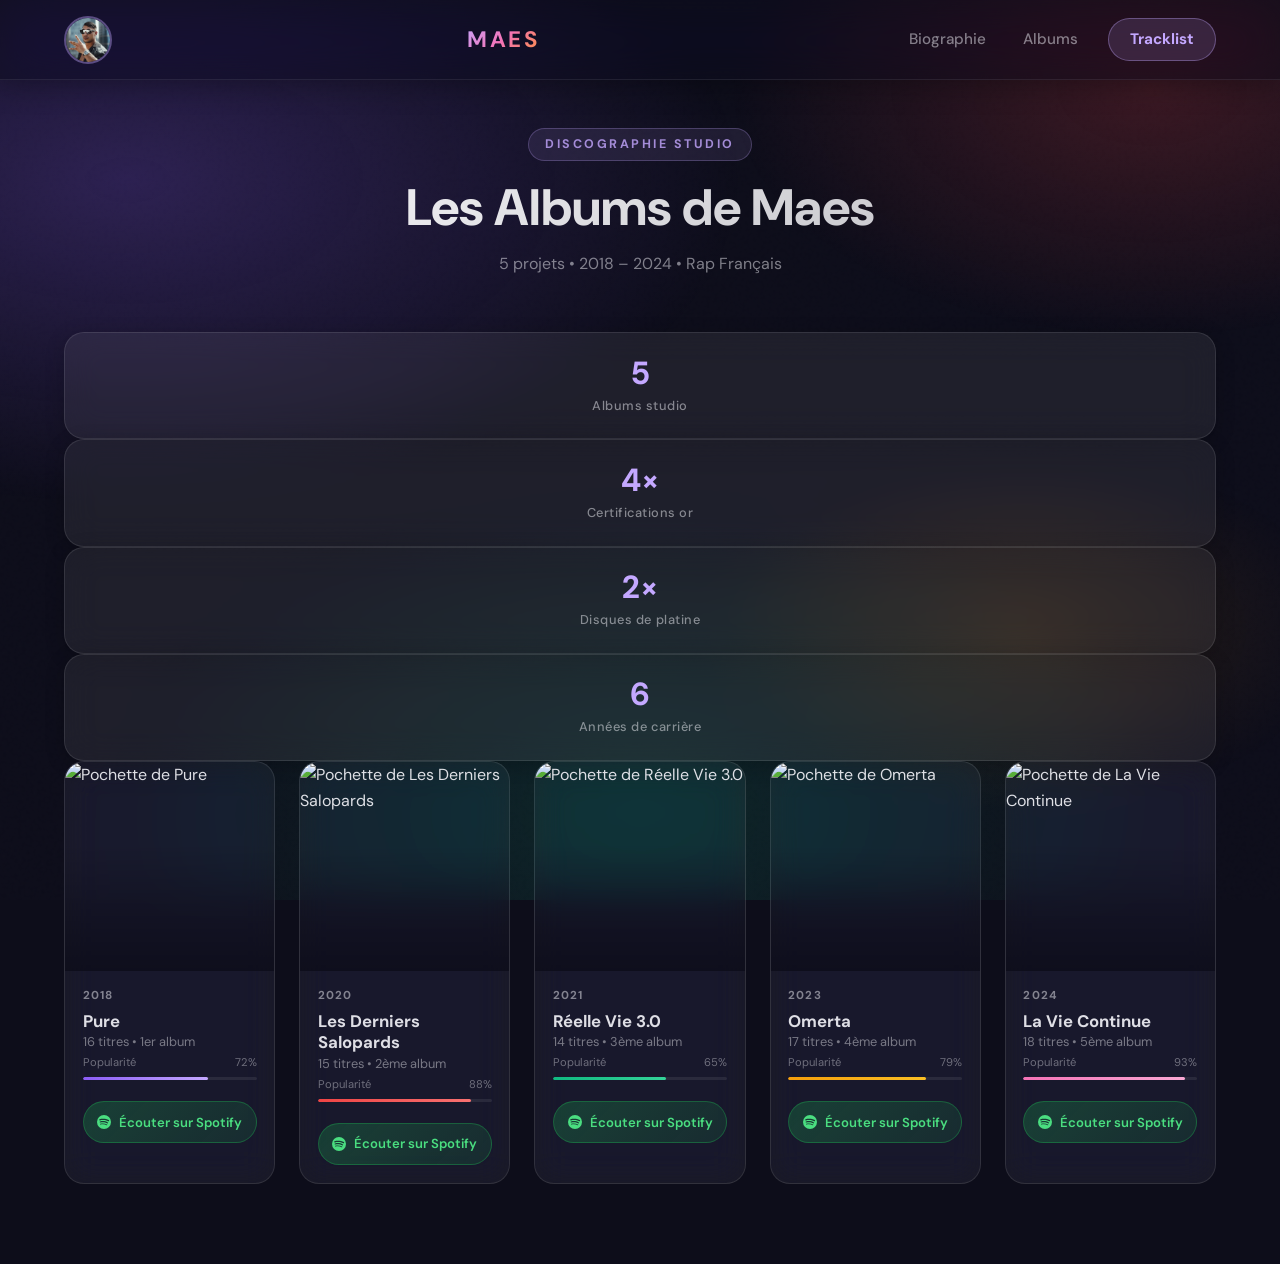
==== commit be7aa55d: "HTML statique à architecture data-driven" ====
--- a/album.html
+++ b/album.html
@@ -1,6 +1,5 @@
 <!DOCTYPE html>
 <html lang="fr">
-
 <head>
     <meta charset="UTF-8">
     <meta name="viewport" content="width=device-width, initial-scale=1.0">
@@ -8,240 +7,26 @@
     <link rel="preconnect" href="https://fonts.googleapis.com">
     <link href="https://fonts.googleapis.com/css2?family=DM+Sans:wght@300;400;500;700&display=swap" rel="stylesheet">
     <title>Maes — Albums</title>
-    <style>
-      
-    </style>
 </head>
-
 <body>
 
-    <!-- ==============================
-         NAVBAR
-    ============================== -->
+    <!-- NAVBAR injectée -->
     <header class="navbar">
-        <div class="navbar__container">
-            <a href="index.html" class="navbar__brand">
-                <img src="photo_maes.jpg" alt="Photo de Maes">
-            </a>
-
-            <button class="navbar__toggle" id="navbarToggle"
-                aria-label="Ouvrir le menu" aria-controls="navbarMenu" aria-expanded="false">
-                &#x2630;
-            </button>
-
-            <h2 class="navbar__title">MAES</h2>
-
-            <nav class="navbar__menu" id="navbarMenu">
-                <ul class="navbar__list">
-                    <li class="navbar__item">
-                        <a href="index.html" class="navbar__link">Biographie</a>
-                    </li>
-                    <li class="navbar__item">
-                        <a href="album.html" class="navbar__link">Albums</a>
-                    </li>
-                    <li class="navbar__item">
-                        <!-- <a href="#" class="navbar__link">Discographie</a> -->
-                    </li>
-                    <li class="navbar__item navbar__item--cta">
-                        <a href="tracklist.html" class="navbar__link navbar__link--cta">Tracklist</a>
-                    </li>
-                </ul>
-            </nav>
-        </div>
+        <div class="navbar__container" id="navbar-container"></div>
     </header>
 
-    <!-- ==============================
-         CONTENU PRINCIPAL
-    ============================== -->
     <main>
         <div class="page-wrapper">
-
-            <!-- En-tête -->
-            <div class="page-header">
-                <span class="page-header__eyebrow">Discographie Studio</span>
-                <h1 class="page-header__title">Les Albums de Maes</h1>
-                <p class="page-header__subtitle">5 projets • 2018 – 2024 • Rap Français</p>
-            </div>
-
-            <!-- Stats rapides -->
-            <div class="stats-row">
-                <div class="stat-card">
-                    <div class="stat-card__number">5</div>
-                    <div class="stat-card__label">Albums studio</div>
-                </div>
-                <div class="stat-card">
-                    <div class="stat-card__number">4×</div>
-                    <div class="stat-card__label">Certifications or</div>
-                </div>
-                <div class="stat-card">
-                    <div class="stat-card__number">2×</div>
-                    <div class="stat-card__label">Disques de platine</div>
-                </div>
-                <div class="stat-card">
-                    <div class="stat-card__number">6</div>
-                    <div class="stat-card__label">Années de carrière</div>
-                </div>
-            </div>
-
-            <!-- Grille albums -->
-            <div class="albums-grid">
-
-                <!-- Pure (2018) -->
-                <div class="album-card album-card--pure">
-                    <div class="album-card__cover-wrapper">
-                        <img class="album-card__cover"
-                            src="https://encrypted-tbn0.gstatic.com/images?q=tbn:ANd9GcTE2GQzDXBof8Zp5wMx83TuvYEkHTqZMEIMjQ&s"
-                            alt="Pochette de l'album Pure de Maes">
-                        <div class="album-card__cover-overlay"></div>
-                        <span class="album-card__badge album-card__badge--gold">🥇 Or</span>
-                    </div>
-                    <div class="album-card__body">
-                        <p class="album-card__year">2018</p>
-                        <h2 class="album-card__title">Pure</h2>
-                        <p class="album-card__tracks">16 titres • 1er album</p>
-                        <div class="album-card__popularity">
-                            <div class="album-card__pop-label">
-                                <span>Popularité</span><span>72%</span>
-                            </div>
-                            <div class="album-card__pop-track">
-                                <div class="album-card__pop-fill"></div>
-                            </div>
-                        </div>
-                    </div>
-                    <a href="https://open.spotify.com/album/pure-maes" class="album-card__spotify" target="_blank" rel="noopener">
-                        <svg xmlns="http://www.w3.org/2000/svg" width="14" height="14" viewBox="0 0 16 16">
-                            <path d="M8 0a8 8 0 1 0 0 16A8 8 0 0 0 8 0m3.669 11.538a.5.5 0 0 1-.686.165c-1.879-1.147-4.243-1.407-7.028-.77a.499.499 0 0 1-.222-.973c3.048-.696 5.662-.397 7.77.892a.5.5 0 0 1 .166.686m.979-2.178a.624.624 0 0 1-.858.205c-2.15-1.321-5.428-1.704-7.972-.932a.625.625 0 0 1-.362-1.194c2.905-.881 6.517-.454 8.986 1.063a.624.624 0 0 1 .206.858m.084-2.268C10.154 5.56 5.9 5.419 3.438 6.166a.748.748 0 1 1-.434-1.432c2.825-.857 7.523-.692 10.492 1.07a.747.747 0 1 1-.764 1.288"/>
-                        </svg>
-                        Écouter sur Spotify
-                    </a>
-                </div>
-
-                <!-- Les Derniers Salopards (2020) -->
-                <div class="album-card album-card--salopards">
-                    <div class="album-card__cover-wrapper">
-                        <img class="album-card__cover"
-                            src="https://static.fnac-static.com/multimedia/Images/FR/NR/7e/0b/b1/11602814/1540-1/tsp20191211155114/Les-derniers-salopards.jpg"
-                            alt="Pochette de Les Derniers Salopards">
-                        <div class="album-card__cover-overlay"></div>
-                        <span class="album-card__badge album-card__badge--plat">💿 Platine</span>
-                    </div>
-                    <div class="album-card__body">
-                        <p class="album-card__year">2020</p>
-                        <h2 class="album-card__title">Les Derniers Salopards</h2>
-                        <p class="album-card__tracks">15 titres • 2ème album</p>
-                        <div class="album-card__popularity">
-                            <div class="album-card__pop-label">
-                                <span>Popularité</span><span>88%</span>
-                            </div>
-                            <div class="album-card__pop-track">
-                                <div class="album-card__pop-fill"></div>
-                            </div>
-                        </div>
-                    </div>
-                    <a href="https://open.spotify.com/album/les-derniers-salopards" class="album-card__spotify" target="_blank" rel="noopener">
-                        <svg xmlns="http://www.w3.org/2000/svg" width="14" height="14" viewBox="0 0 16 16">
-                            <path d="M8 0a8 8 0 1 0 0 16A8 8 0 0 0 8 0m3.669 11.538a.5.5 0 0 1-.686.165c-1.879-1.147-4.243-1.407-7.028-.77a.499.499 0 0 1-.222-.973c3.048-.696 5.662-.397 7.77.892a.5.5 0 0 1 .166.686m.979-2.178a.624.624 0 0 1-.858.205c-2.15-1.321-5.428-1.704-7.972-.932a.625.625 0 0 1-.362-1.194c2.905-.881 6.517-.454 8.986 1.063a.624.624 0 0 1 .206.858m.084-2.268C10.154 5.56 5.9 5.419 3.438 6.166a.748.748 0 1 1-.434-1.432c2.825-.857 7.523-.692 10.492 1.07a.747.747 0 1 1-.764 1.288"/>
-                        </svg>
-                        Écouter sur Spotify
-                    </a>
-                </div>
-
-                <!-- Réelle Vie 3.0 (2021) -->
-                <div class="album-card album-card--reelle">
-                    <div class="album-card__cover-wrapper">
-                        <img class="album-card__cover"
-                            src="https://static.fnac-static.com/multimedia/Images/FR/NR/57/c4/d3/13878359/1540-1/tsp20211110165109/Reelle-vie-3-0.jpg"
-                            alt="Pochette de Réelle Vie 3.0">
-                        <div class="album-card__cover-overlay"></div>
-                        <span class="album-card__badge album-card__badge--gold">🥇 Or</span>
-                    </div>
-                    <div class="album-card__body">
-                        <p class="album-card__year">2021</p>
-                        <h2 class="album-card__title">Réelle Vie 3.0</h2>
-                        <p class="album-card__tracks">14 titres • 3ème album</p>
-                        <div class="album-card__popularity">
-                            <div class="album-card__pop-label">
-                                <span>Popularité</span><span>65%</span>
-                            </div>
-                            <div class="album-card__pop-track">
-                                <div class="album-card__pop-fill"></div>
-                            </div>
-                        </div>
-                    </div>
-                    <a href="https://open.spotify.com/album/reelle-vie" class="album-card__spotify" target="_blank" rel="noopener">
-                        <svg xmlns="http://www.w3.org/2000/svg" width="14" height="14" viewBox="0 0 16 16">
-                            <path d="M8 0a8 8 0 1 0 0 16A8 8 0 0 0 8 0m3.669 11.538a.5.5 0 0 1-.686.165c-1.879-1.147-4.243-1.407-7.028-.77a.499.499 0 0 1-.222-.973c3.048-.696 5.662-.397 7.77.892a.5.5 0 0 1 .166.686m.979-2.178a.624.624 0 0 1-.858.205c-2.15-1.321-5.428-1.704-7.972-.932a.625.625 0 0 1-.362-1.194c2.905-.881 6.517-.454 8.986 1.063a.624.624 0 0 1 .206.858m.084-2.268C10.154 5.56 5.9 5.419 3.438 6.166a.748.748 0 1 1-.434-1.432c2.825-.857 7.523-.692 10.492 1.07a.747.747 0 1 1-.764 1.288"/>
-                        </svg>
-                        Écouter sur Spotify
-                    </a>
-                </div>
-
-                <!-- Omerta (2023) -->
-                <div class="album-card album-card--omerta">
-                    <div class="album-card__cover-wrapper">
-                        <img class="album-card__cover"
-                            src="https://static.fnac-static.com/multimedia/Images/FR/NR/ce/85/e6/15107534/1507-1/tsp20230208152142/Omerta.jpg"
-                            alt="Pochette de l'album Omerta">
-                        <div class="album-card__cover-overlay"></div>
-                        <span class="album-card__badge album-card__badge--gold">🥇 Or</span>
-                    </div>
-                    <div class="album-card__body">
-                        <p class="album-card__year">2023</p>
-                        <h2 class="album-card__title">Omerta</h2>
-                        <p class="album-card__tracks">17 titres • 4ème album</p>
-                        <div class="album-card__popularity">
-                            <div class="album-card__pop-label">
-                                <span>Popularité</span><span>79%</span>
-                            </div>
-                            <div class="album-card__pop-track">
-                                <div class="album-card__pop-fill"></div>
-                            </div>
-                        </div>
-                    </div>
-                    <a href="https://open.spotify.com/album/omerta-maes" class="album-card__spotify" target="_blank" rel="noopener">
-                        <svg xmlns="http://www.w3.org/2000/svg" width="14" height="14" viewBox="0 0 16 16">
-                            <path d="M8 0a8 8 0 1 0 0 16A8 8 0 0 0 8 0m3.669 11.538a.5.5 0 0 1-.686.165c-1.879-1.147-4.243-1.407-7.028-.77a.499.499 0 0 1-.222-.973c3.048-.696 5.662-.397 7.77.892a.5.5 0 0 1 .166.686m.979-2.178a.624.624 0 0 1-.858.205c-2.15-1.321-5.428-1.704-7.972-.932a.625.625 0 0 1-.362-1.194c2.905-.881 6.517-.454 8.986 1.063a.624.624 0 0 1 .206.858m.084-2.268C10.154 5.56 5.9 5.419 3.438 6.166a.748.748 0 1 1-.434-1.432c2.825-.857 7.523-.692 10.492 1.07a.747.747 0 1 1-.764 1.288"/>
-                        </svg>
-                        Écouter sur Spotify
-                    </a>
-                </div>
-
-                <!-- La Vie Continue (2024) -->
-                <div class="album-card album-card--vie">
-                    <div class="album-card__cover-wrapper">
-                        <img class="album-card__cover"
-                            src="https://static.fnac-static.com/multimedia/Images/FR/NR/94/48/14/18106516/1507-1/tsp20240619085047/La-vie-continue-Edition-Limitee.jpg"
-                            alt="Pochette de La Vie Continue">
-                        <div class="album-card__cover-overlay"></div>
-                        <span class="album-card__badge album-card__badge--double">💿 2× Platine</span>
-                    </div>
-                    <div class="album-card__body">
-                        <p class="album-card__year">2024</p>
-                        <h2 class="album-card__title">La Vie Continue</h2>
-                        <p class="album-card__tracks">18 titres • 5ème album</p>
-                        <div class="album-card__popularity">
-                            <div class="album-card__pop-label">
-                                <span>Popularité</span><span>93%</span>
-                            </div>
-                            <div class="album-card__pop-track">
-                                <div class="album-card__pop-fill"></div>
-                            </div>
-                        </div>
-                    </div>
-                    <a href="https://open.spotify.com/album/la-vie-continue-maes" class="album-card__spotify" target="_blank" rel="noopener">
-                        <svg xmlns="http://www.w3.org/2000/svg" width="14" height="14" viewBox="0 0 16 16">
-                            <path d="M8 0a8 8 0 1 0 0 16A8 8 0 0 0 8 0m3.669 11.538a.5.5 0 0 1-.686.165c-1.879-1.147-4.243-1.407-7.028-.77a.499.499 0 0 1-.222-.973c3.048-.696 5.662-.397 7.77.892a.5.5 0 0 1 .166.686m.979-2.178a.624.624 0 0 1-.858.205c-2.15-1.321-5.428-1.704-7.972-.932a.625.625 0 0 1-.362-1.194c2.905-.881 6.517-.454 8.986 1.063a.624.624 0 0 1 .206.858m.084-2.268C10.154 5.56 5.9 5.419 3.438 6.166a.748.748 0 1 1-.434-1.432c2.825-.857 7.523-.692 10.492 1.07a.747.747 0 1 1-.764 1.288"/>
-                        </svg>
-                        Écouter sur Spotify
-                    </a>
-                </div>
-
-            </div>
+            <!-- EN-TÊTE injecté -->
+            <div id="albums-header" class="page-header"></div>
+            <!-- STATS injectées -->
+            <div id="albums-stats" class="stats-row"></div>
+            <!-- GRILLE injectée -->
+            <div id="albums-grid" class="albums-grid"></div>
         </div>
     </main>
 
     <footer></footer>
-
     <script src="script.js"></script>
 </body>
 </html>
--- a/style.css
+++ b/style.css
@@ -819,3 +819,81 @@
     .album-tabs { gap: 0.4rem; }
     .album-tab  { padding: 0.45rem 0.9rem; font-size: 0.8rem; }
 }
+
+
+/* ================================================
+   SECTION BLOCKS (index.html)
+================================================ */
+.section-block {
+    border-radius: var(--radius);
+    border: 1px solid var(--glass-border);
+    backdrop-filter: blur(var(--blur)) saturate(160%);
+    -webkit-backdrop-filter: blur(var(--blur)) saturate(160%);
+    overflow: hidden;
+    margin-bottom: 1.5rem;
+    box-shadow: 0 4px 24px rgba(0, 0, 0, 0.20);
+}
+
+/* Couleur d'accent gauche selon la section */
+.section-block--origins { background: rgba(16,  185, 129, 0.05); border-left: 3px solid rgba(16,  185, 129, 0.5); }
+.section-block--career  { background: rgba(139,  92, 246, 0.05); border-left: 3px solid rgba(139,  92, 246, 0.5); }
+.section-block--disco   { background: rgba(245, 158,  11, 0.05); border-left: 3px solid rgba(245, 158,  11, 0.5); }
+.section-block--legal   { background: rgba(239,  68,  68, 0.05); border-left: 3px solid rgba(239,  68,  68, 0.5); }
+
+/* Header de section */
+.section-block__header {
+    display: flex;
+    align-items: center;
+    gap: 0.7rem;
+    padding: 1rem 1.5rem;
+    border-bottom: 1px solid var(--glass-border);
+    background: rgba(255, 255, 255, 0.03);
+}
+
+.section-block__icon {
+    font-size: 1.1rem;
+    line-height: 1;
+}
+
+.section-block__title {
+    font-size: 0.78rem;
+    font-weight: 700;
+    letter-spacing: 0.12em;
+    text-transform: uppercase;
+    color: var(--color-text-muted);
+}
+
+/* Corps de section */
+.section-block__body {
+    padding: 1.5rem;
+}
+
+.section-block__body p {
+    font-size: 1.05rem;
+    color: rgba(240, 240, 245, 0.88);
+    line-height: 1.8;
+    margin: 0;
+}
+.footer{
+  text-align: center;
+}
+/* Map intégrée dans section origines */
+.section-block__body .map-card {
+    margin-top: 1.2rem;
+    margin-bottom: 0;
+}
+
+/* Hover subtle sur chaque section */
+.section-block {
+    transition: box-shadow var(--transition), transform var(--transition);
+}
+.section-block:hover {
+    transform: translateY(-2px);
+    box-shadow: 0 8px 32px rgba(0, 0, 0, 0.28);
+}
+
+/* Accent couleur sur le hover du header selon section */
+.section-block--origins:hover { box-shadow: 0 8px 32px rgba(16,  185, 129, 0.12); }
+.section-block--career:hover  { box-shadow: 0 8px 32px rgba(139,  92, 246, 0.12); }
+.section-block--disco:hover   { box-shadow: 0 8px 32px rgba(245, 158,  11, 0.12); }
+.section-block--legal:hover   { box-shadow: 0 8px 32px rgba(239,  68,  68, 0.12); }
